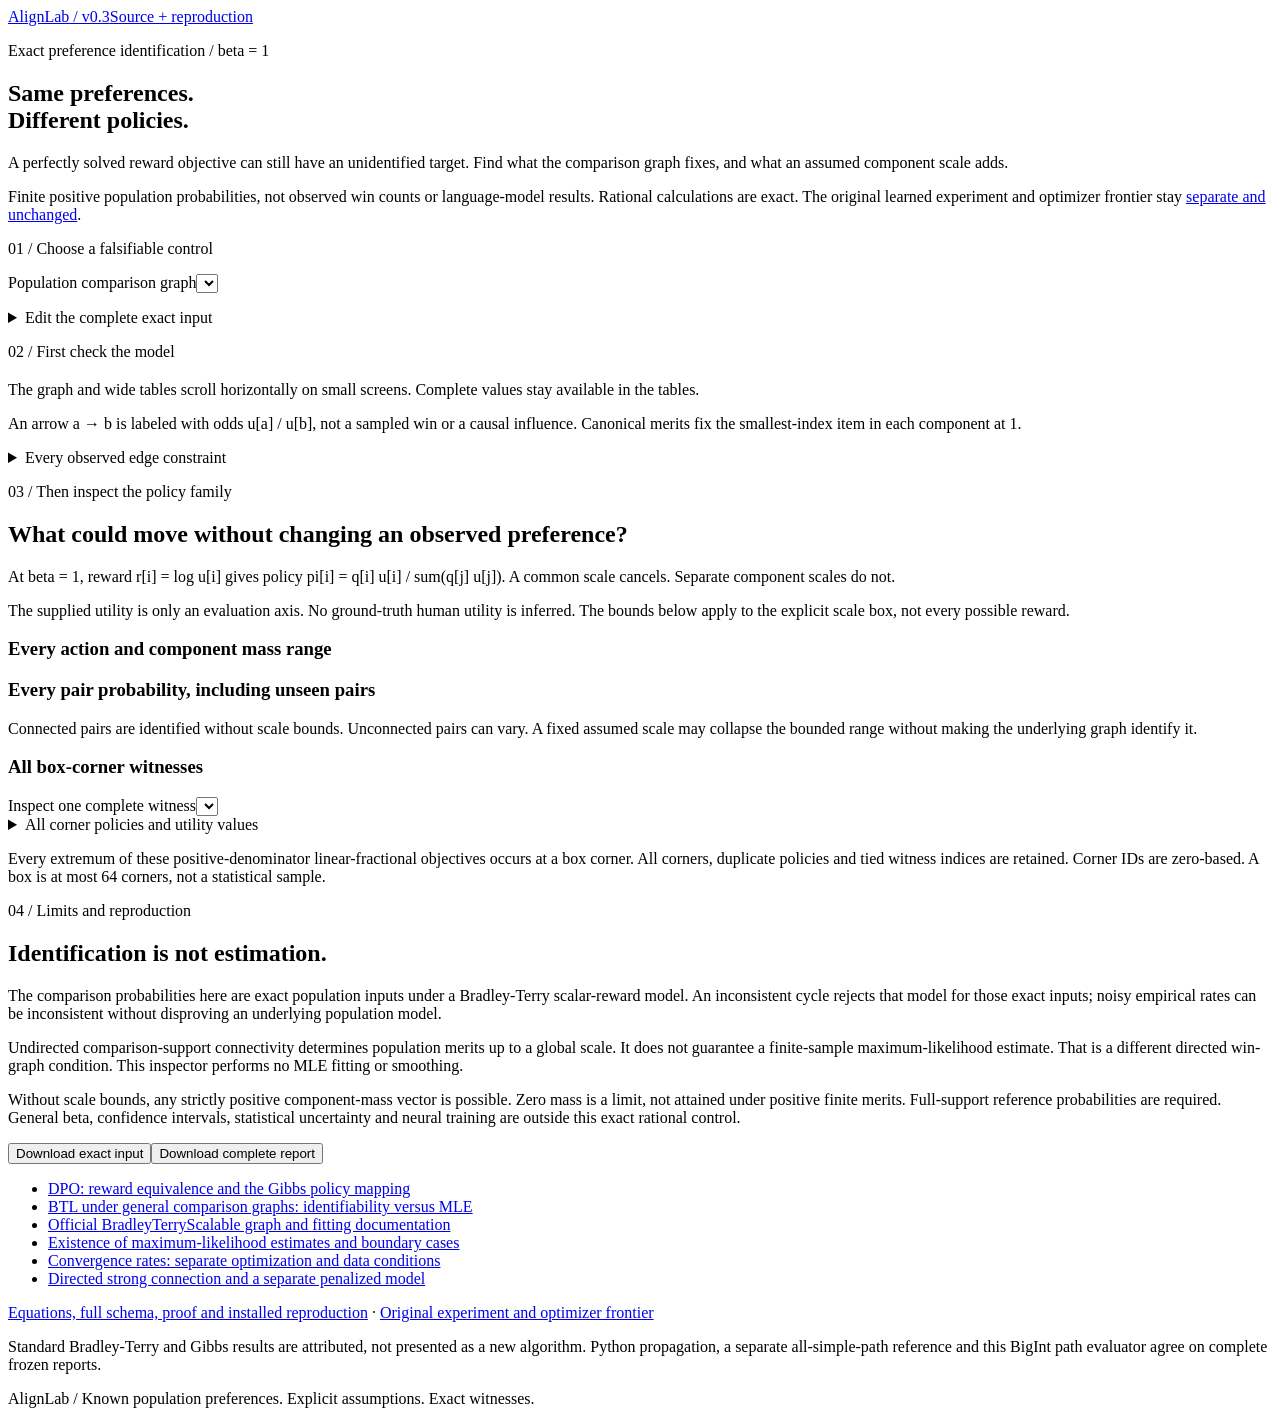
==== docs/identification.html @ d5d1508a "AlignLab: add exact preference-identification evidence in docs/identification.html Exact positive po" ====
<!doctype html>
<html lang="en">
  <head>
    <meta charset="utf-8" />
    <meta name="viewport" content="width=device-width,initial-scale=1" />
    <meta
      name="description"
      content="Exact population preference-graph identification, cycle certificates and bounded Gibbs-policy ambiguity, with an independent BigInt evaluator."
    />
    <title>AlignLab | What did the preferences identify?</title>
    <link rel="stylesheet" href="identification.css" />
    <script defer src="identification-data.js"></script>
    <script defer src="identification-engine.js"></script>
    <script defer src="identification-app.js"></script>
  </head>
  <body>
    <header>
      <a href="index.html">AlignLab / v0.3</a
      ><a href="https://github.com/midya8/alignlab">Source + reproduction</a>
    </header>
    <main>
      <section class="hero">
        <p class="eyebrow">Exact preference identification / beta = 1</p>
        <h1>Same preferences.<br />Different policies.</h1>
        <p class="lead">
          A perfectly solved reward objective can still have an unidentified
          target. Find what the comparison graph fixes, and what an assumed
          component scale adds.
        </p>
        <p class="note">
          Finite positive population probabilities, not observed win counts or
          language-model results. Rational calculations are exact. The original
          learned experiment and optimizer frontier stay
          <a href="index.html">separate and unchanged</a>.
        </p>
      </section>
      <section class="panel">
        <p class="eyebrow">01 / Choose a falsifiable control</p>
        <label
          >Population comparison graph<select id="scenario"></select
        ></label>
        <p id="description"></p>
        <details>
          <summary>Edit the complete exact input</summary>
          <p class="note">
            1 to 6 items. Positive reference probabilities sum exactly to one.
            Edge probabilities lie strictly in (0, 1). Integers or rational
            strings only, no JSON floats. One positive scale-bound pair per
            component, ordered by its smallest item index. Bounds are
            assumptions, not confidence intervals. Items use 1 to 16 ASCII
            letters or digits. Input rationals are limited to 512 bits.
          </p>
          <label
            >Exact input JSON<textarea
              id="custom"
              rows="16"
              spellcheck="false"
            ></textarea></label
          ><button id="apply">Apply exact input</button>
        </details>
        <p id="dirty" role="status"></p>
        <p id="error" role="alert"></p>
      </section>
      <div id="results">
        <section class="panel">
          <p class="eyebrow">02 / First check the model</p>
          <h2 id="answer"></h2>
          <div id="summary" class="metrics"></div>
          <p class="note">
            The graph and wide tables scroll horizontally on small screens.
            Complete values stay available in the tables.
          </p>
          <div id="graph"></div>
          <p class="note">
            An arrow a → b is labeled with odds u[a] / u[b], not a sampled win
            or a causal influence. Canonical merits fix the smallest-index item
            in each component at 1.
          </p>
          <div id="components"></div>
          <details>
            <summary>Every observed edge constraint</summary>
            <div id="edges"></div>
          </details>
          <div id="cycles"></div>
        </section>
        <section class="panel" id="family">
          <p class="eyebrow">03 / Then inspect the policy family</p>
          <h2>What could move without changing an observed preference?</h2>
          <p class="callout">
            At beta = 1, reward r[i] = log u[i] gives policy pi[i] = q[i] u[i] /
            sum(q[j] u[j]). A common scale cancels. Separate component scales do
            not.
          </p>
          <div id="utility" class="metrics"></div>
          <p class="note">
            The supplied utility is only an evaluation axis. No ground-truth
            human utility is inferred. The bounds below apply to the explicit
            scale box, not every possible reward.
          </p>
          <h3>Every action and component mass range</h3>
          <div id="ranges"></div>
          <h3>Every pair probability, including unseen pairs</h3>
          <div id="pairs"></div>
          <p class="note">
            Connected pairs are identified without scale bounds. Unconnected
            pairs can vary. A fixed assumed scale may collapse the bounded range
            without making the underlying graph identify it.
          </p>
          <h3>All box-corner witnesses</h3>
          <label
            >Inspect one complete witness<select id="vertex"></select
          ></label>
          <div id="selected"></div>
          <details>
            <summary id="corners-caption">
              All corner policies and utility values
            </summary>
            <div id="corners"></div>
          </details>
          <p class="note">
            Every extremum of these positive-denominator linear-fractional
            objectives occurs at a box corner. All corners, duplicate policies
            and tied witness indices are retained. Corner IDs are zero-based. A
            box is at most 64 corners, not a statistical sample.
          </p>
        </section>
      </div>
      <section class="panel">
        <p class="eyebrow">04 / Limits and reproduction</p>
        <h2>Identification is not estimation.</h2>
        <p>
          The comparison probabilities here are exact population inputs under a
          Bradley-Terry scalar-reward model. An inconsistent cycle rejects that
          model for those exact inputs; noisy empirical rates can be
          inconsistent without disproving an underlying population model.
        </p>
        <p>
          Undirected comparison-support connectivity determines population
          merits up to a global scale. It does not guarantee a finite-sample
          maximum-likelihood estimate. That is a different directed win-graph
          condition. This inspector performs no MLE fitting or smoothing.
        </p>
        <p>
          Without scale bounds, any strictly positive component-mass vector is
          possible. Zero mass is a limit, not attained under positive finite
          merits. Full-support reference probabilities are required. General
          beta, confidence intervals, statistical uncertainty and neural
          training are outside this exact rational control.
        </p>
        <div class="actions">
          <button id="input-export">Download exact input</button
          ><button id="report-export">Download complete report</button>
        </div>
        <p id="export-status" role="status"></p>
        <ul>
          <li>
            <a href="https://arxiv.org/abs/2305.18290"
              >DPO: reward equivalence and the Gibbs policy mapping</a
            >
          </li>
          <li>
            <a href="https://ar5iv.labs.arxiv.org/html/2110.10825"
              >BTL under general comparison graphs: identifiability versus
              MLE</a
            >
          </li>
          <li>
            <a
              href="https://ellakaye.github.io/BradleyTerryScalable/articles/BradleyTerryScalable.html"
              >Official BradleyTerryScalable graph and fitting documentation</a
            >
          </li>
          <li>
            <a href="https://arxiv.org/abs/math/0412232"
              >Existence of maximum-likelihood estimates and boundary cases</a
            >
          </li>
          <li>
            <a
              href="https://proceedings.mlr.press/v108/vojnovic20a/vojnovic20a.pdf"
              >Convergence rates: separate optimization and data conditions</a
            >
          </li>
          <li>
            <a href="https://arxiv.org/abs/1411.1168"
              >Directed strong connection and a separate penalized model</a
            >
          </li>
        </ul>
        <p>
          <a
            href="https://github.com/midya8/alignlab/blob/main/IDENTIFICATION.md"
            >Equations, full schema, proof and installed reproduction</a
          >
          · <a href="index.html">Original experiment and optimizer frontier</a>
        </p>
        <p class="note">
          Standard Bradley-Terry and Gibbs results are attributed, not presented
          as a new algorithm. Python propagation, a separate all-simple-path
          reference and this BigInt path evaluator agree on complete frozen
          reports.
        </p>
      </section>
    </main>
    <footer>
      AlignLab / Known population preferences. Explicit assumptions. Exact
      witnesses.
    </footer>
  </body>
</html>
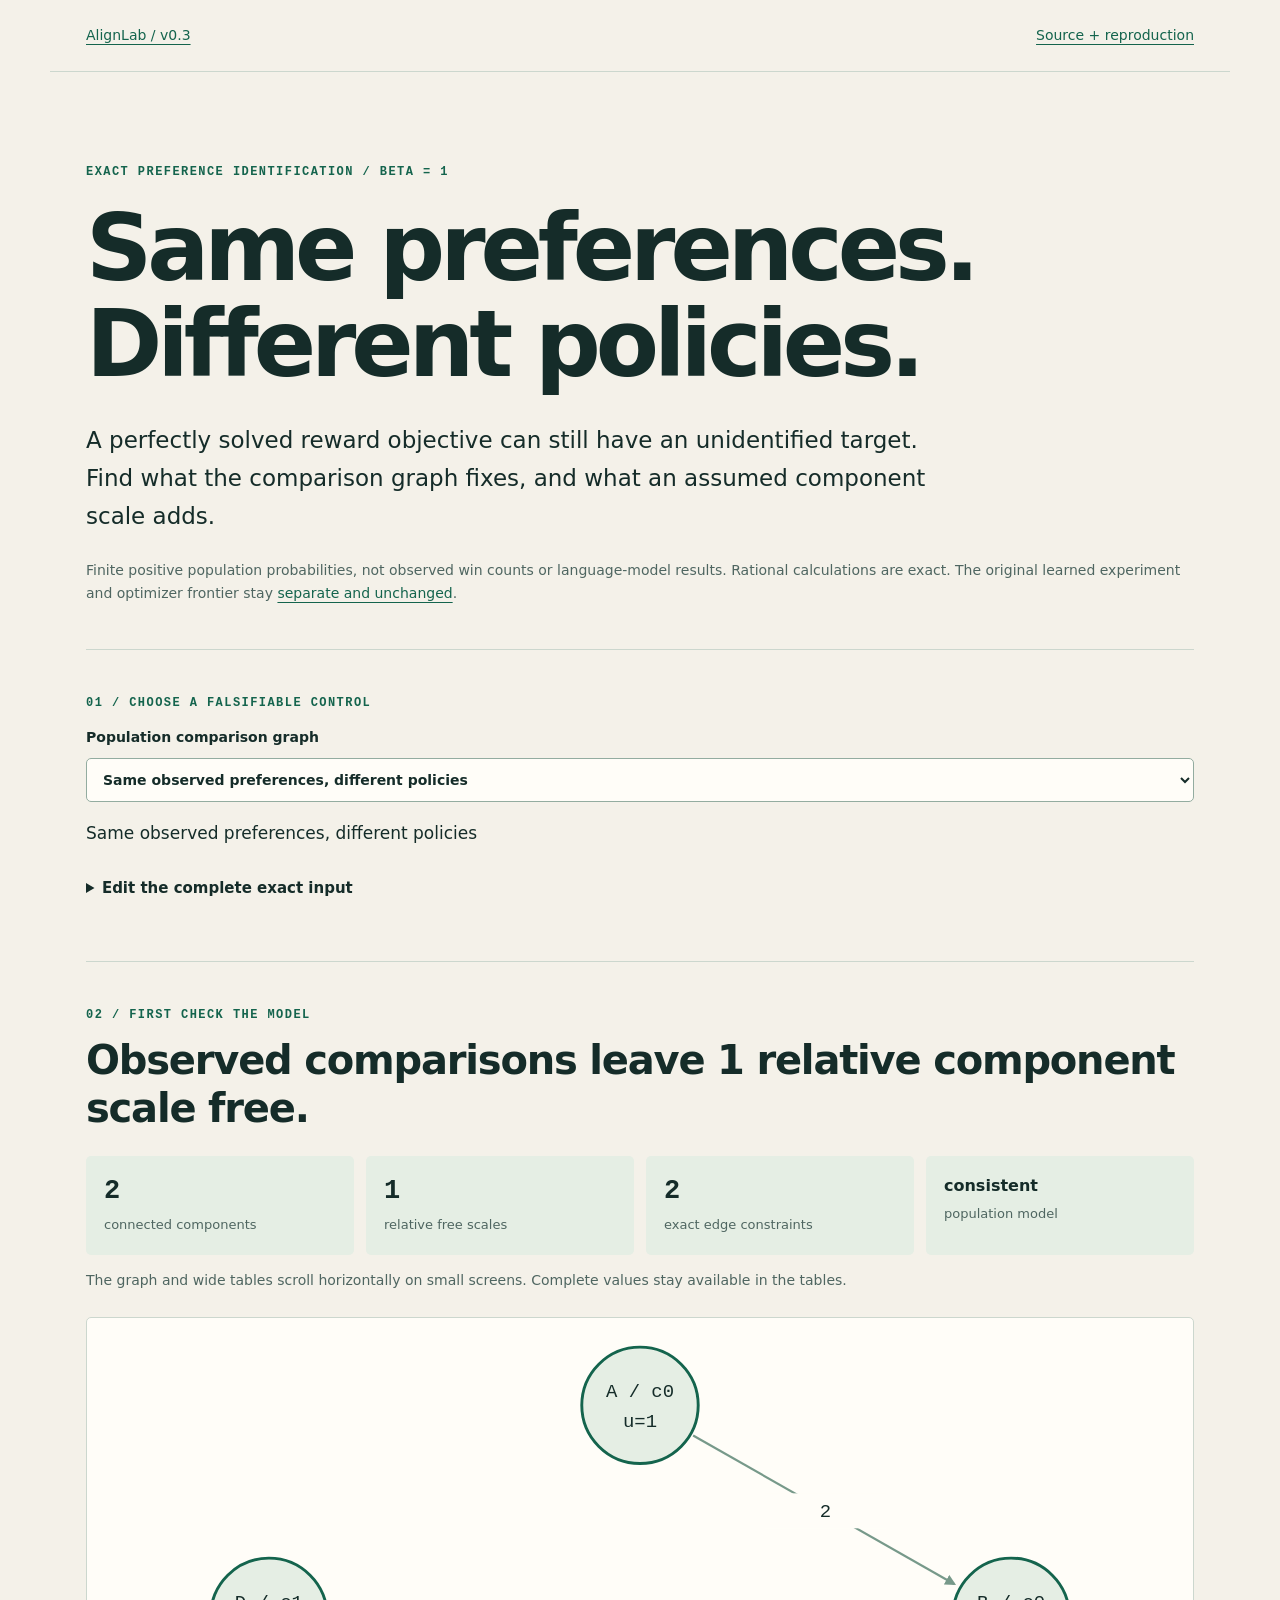
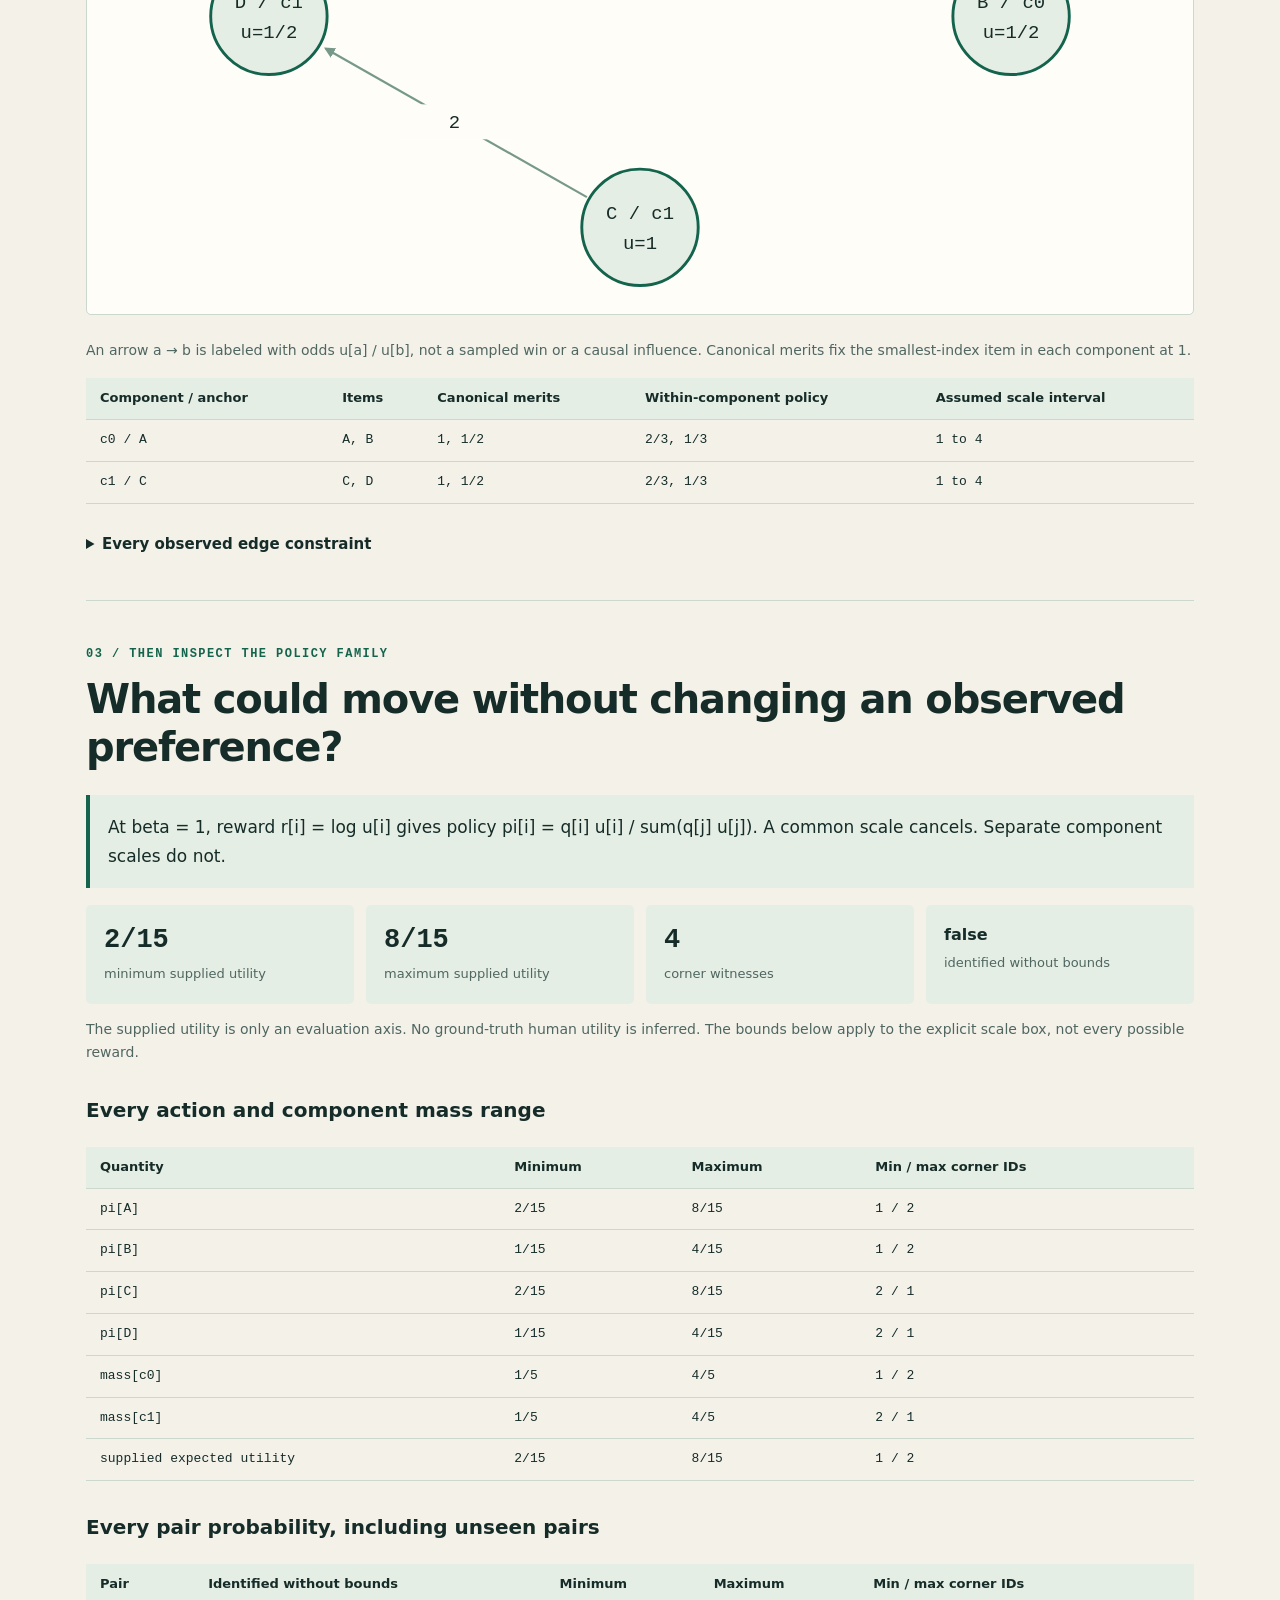
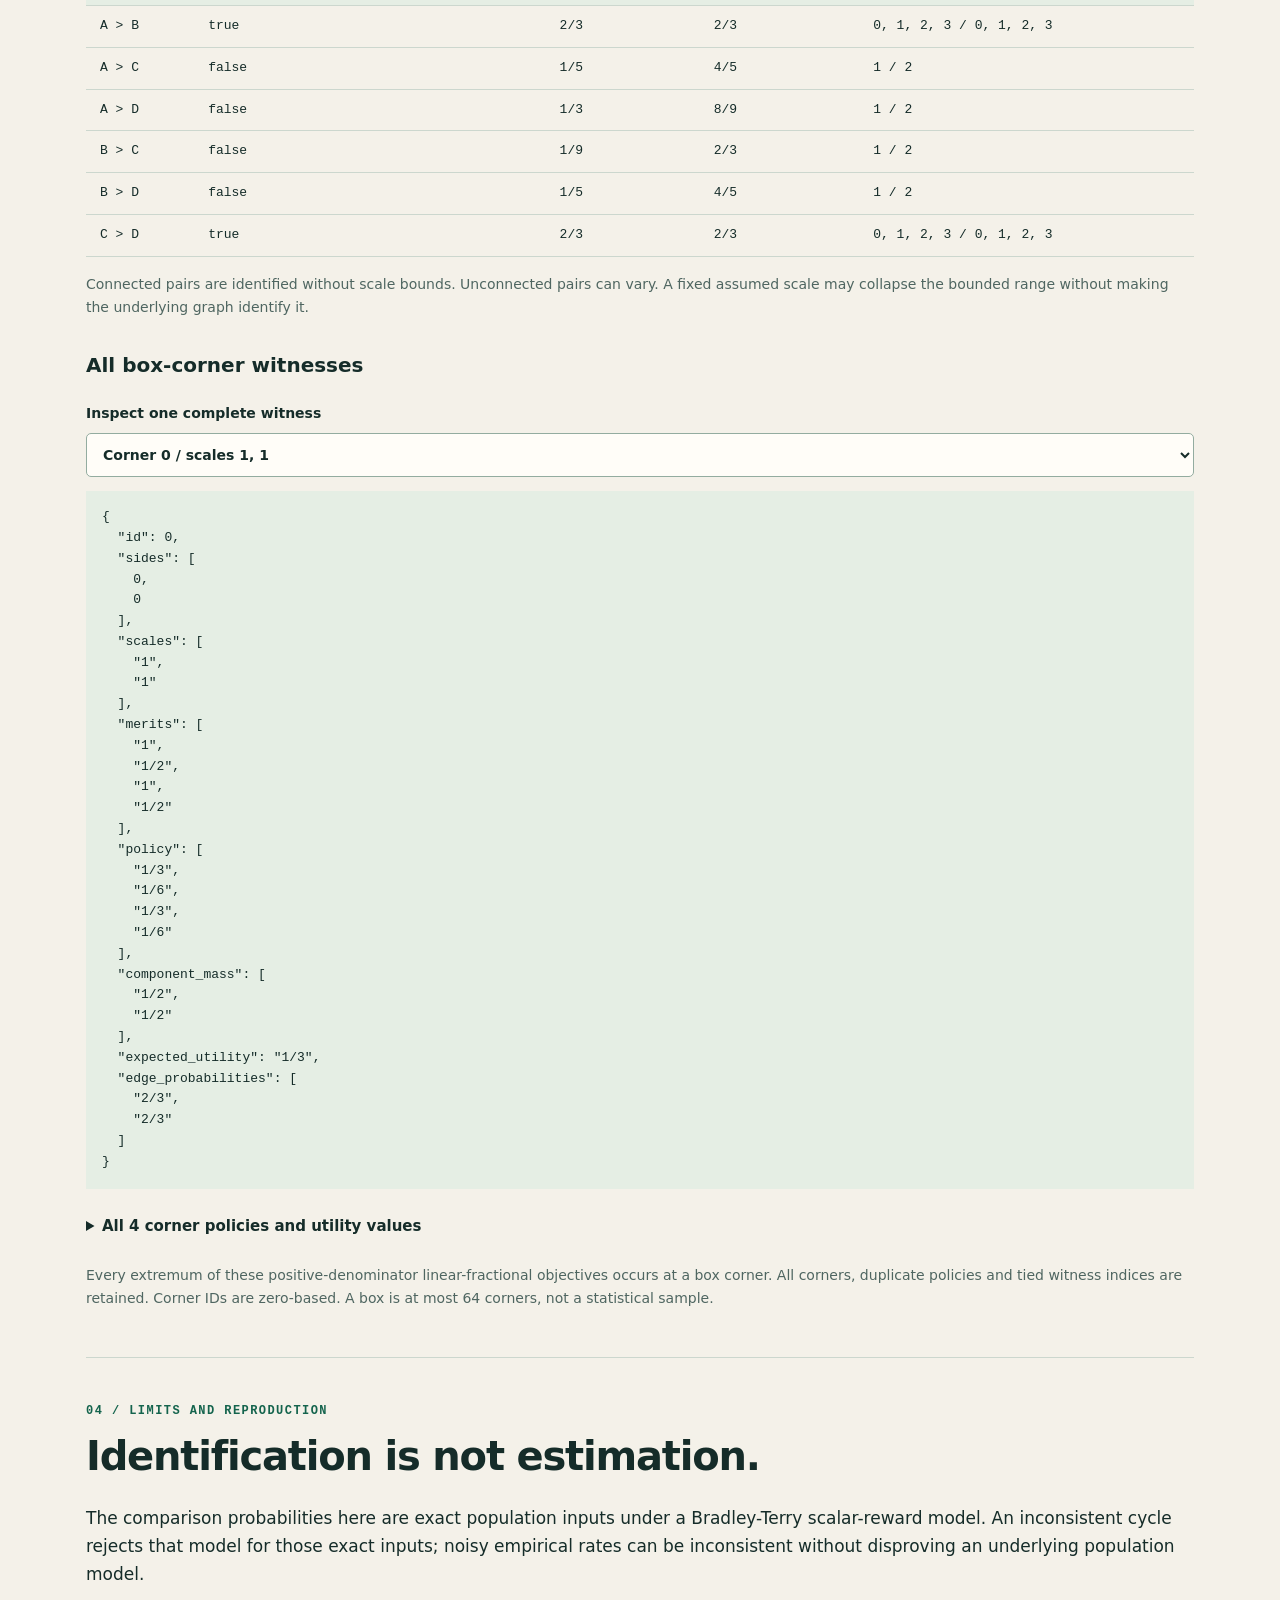
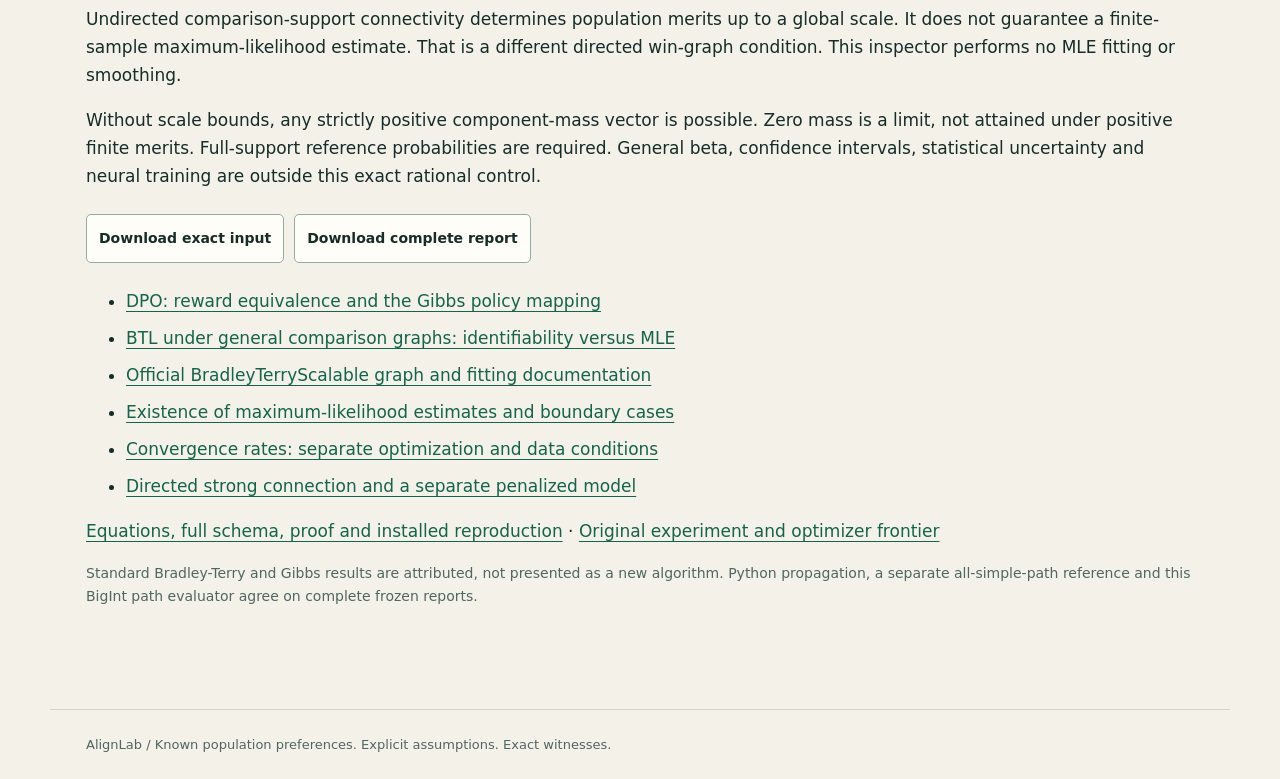
==== commit c53a9d11: "Update project names and links" ====
--- a/docs/identification.html
+++ b/docs/identification.html
@@ -16,7 +16,7 @@
   <body>
     <header>
       <a href="index.html">AlignLab / v0.3</a
-      ><a href="https://github.com/midya8/alignlab">Source + reproduction</a>
+      ><a href="https://github.com/midya8/preference-optimization">Source + reproduction</a>
     </header>
     <main>
       <section class="hero">
@@ -189,7 +189,7 @@
         </ul>
         <p>
           <a
-            href="https://github.com/midya8/alignlab/blob/main/IDENTIFICATION.md"
+            href="https://github.com/midya8/preference-optimization/blob/main/IDENTIFICATION.md"
             >Equations, full schema, proof and installed reproduction</a
           >
           · <a href="index.html">Original experiment and optimizer frontier</a>
--- a/docs/identification.css
+++ b/docs/identification.css
@@ -0,0 +1,285 @@
+:root {
+  --ink: #152c29;
+  --muted: #4f6661;
+  --paper: #f4f1e9;
+  --line: #ccd7ce;
+  --green: #14644d;
+  --light: #e5eee4;
+  --red: #953c30;
+}
+* {
+  box-sizing: border-box;
+}
+body {
+  margin: 0;
+  background: var(--paper);
+  color: var(--ink);
+  font:
+    17px/1.65 system-ui,
+    sans-serif;
+}
+header,
+main,
+footer {
+  max-width: 1180px;
+  margin: auto;
+  padding: 24px 36px;
+}
+header {
+  display: flex;
+  justify-content: space-between;
+  border-bottom: 1px solid var(--line);
+  font-size: 14px;
+}
+a {
+  color: var(--green);
+  text-underline-offset: 4px;
+}
+h1 {
+  font-size: clamp(46px, 7.5vw, 92px);
+  line-height: 1.04;
+  letter-spacing: -0.055em;
+  margin: 20px 0 30px;
+  max-width: 950px;
+}
+h2 {
+  font-size: clamp(28px, 4vw, 40px);
+  line-height: 1.2;
+  letter-spacing: -0.03em;
+  margin: 12px 0 24px;
+}
+h3 {
+  font-size: 20px;
+  margin-top: 30px;
+}
+.hero {
+  padding: 55px 0 30px;
+}
+.lead {
+  font-size: 23px;
+  max-width: 850px;
+}
+.note {
+  font-size: 14px;
+  color: var(--muted);
+}
+.eyebrow {
+  font:
+    700 12px/1.5 ui-monospace,
+    monospace;
+  text-transform: uppercase;
+  letter-spacing: 0.12em;
+  color: var(--green);
+}
+.panel {
+  padding: 32px 0;
+  border-top: 1px solid var(--line);
+}
+label {
+  display: block;
+  font-size: 14px;
+  font-weight: 600;
+  margin: 14px 0;
+}
+select,
+textarea,
+button {
+  font: inherit;
+  border: 1px solid #93aca0;
+  border-radius: 5px;
+  padding: 12px;
+  background: #fffdf8;
+  color: var(--ink);
+}
+select,
+textarea {
+  display: block;
+  width: 100%;
+  margin-top: 8px;
+}
+textarea {
+  font:
+    13px/1.5 ui-monospace,
+    monospace;
+  resize: vertical;
+}
+button {
+  cursor: pointer;
+  font-size: 14px;
+  font-weight: 600;
+}
+button:disabled {
+  opacity: 0.45;
+  cursor: not-allowed;
+}
+button:hover:not(:disabled) {
+  background: var(--light);
+}
+summary {
+  cursor: pointer;
+  font-size: 15px;
+  font-weight: 600;
+  padding: 12px 0;
+}
+.metrics {
+  display: grid;
+  grid-template-columns: repeat(auto-fit, minmax(170px, 1fr));
+  gap: 12px;
+}
+.metric {
+  background: var(--light);
+  padding: 18px;
+  border-radius: 5px;
+  min-width: 0;
+}
+.metric strong {
+  display: block;
+  font:
+    600 27px/1.3 ui-monospace,
+    monospace;
+  overflow-wrap: anywhere;
+}
+.metric span {
+  font-size: 13px;
+  color: var(--muted);
+}
+.callout {
+  background: var(--light);
+  border-left: 4px solid var(--green);
+  padding: 18px;
+}
+.table-wrap {
+  overflow: auto;
+  margin: 16px 0;
+  max-width: 100%;
+}
+table {
+  border-collapse: collapse;
+  width: 100%;
+  font-size: 13px;
+  line-height: 1.6;
+  text-align: left;
+}
+th,
+td {
+  border-bottom: 1px solid var(--line);
+  padding: 10px 14px;
+  vertical-align: top;
+}
+th {
+  background: var(--light);
+}
+td {
+  font-family: ui-monospace, monospace;
+  white-space: nowrap;
+}
+td.wide {
+  white-space: normal;
+  min-width: 180px;
+  max-width: 400px;
+  overflow-wrap: anywhere;
+}
+.actions {
+  display: flex;
+  flex-wrap: wrap;
+  gap: 10px;
+  margin: 24px 0;
+}
+#error,
+.bad {
+  color: var(--red);
+}
+#dirty {
+  color: var(--red);
+  font-size: 14px;
+}
+#graph {
+  margin: 24px 0;
+  background: #fffdf8;
+  border: 1px solid var(--line);
+  border-radius: 5px;
+  overflow: auto;
+}
+#graph svg {
+  width: 100%;
+  height: auto;
+  display: block;
+  min-width: 550px;
+}
+svg text {
+  font:
+    13px ui-monospace,
+    monospace;
+  fill: var(--ink);
+}
+svg .node {
+  fill: var(--light);
+  stroke: var(--green);
+  stroke-width: 2;
+}
+svg .edge {
+  stroke: #77998a;
+  stroke-width: 1.5;
+}
+svg .label-bg {
+  fill: #fffdf8;
+}
+footer {
+  font-size: 13px;
+  color: var(--muted);
+  border-top: 1px solid var(--line);
+  margin-top: 30px;
+}
+li {
+  margin: 9px 0;
+}
+#selected {
+  overflow-wrap: anywhere;
+}
+pre {
+  background: var(--light);
+  padding: 16px;
+  font:
+    13px/1.6 ui-monospace,
+    monospace;
+  overflow: auto;
+}
+section[hidden],
+[hidden] {
+  display: none !important;
+}
+@media (max-width: 600px) {
+  header,
+  main,
+  footer {
+    padding: 18px;
+  }
+  .hero {
+    padding-top: 30px;
+  }
+  .lead {
+    font-size: 20px;
+  }
+  .panel {
+    padding: 25px 0;
+  }
+  .metrics {
+    grid-template-columns: repeat(2, minmax(0, 1fr));
+  }
+  .metric {
+    padding: 13px;
+  }
+  .metric strong {
+    font-size: 22px;
+  }
+  th,
+  td {
+    padding: 8px 10px;
+  }
+}
+
+.metric strong.word {
+  font:
+    600 16px/1.5 system-ui,
+    sans-serif;
+}
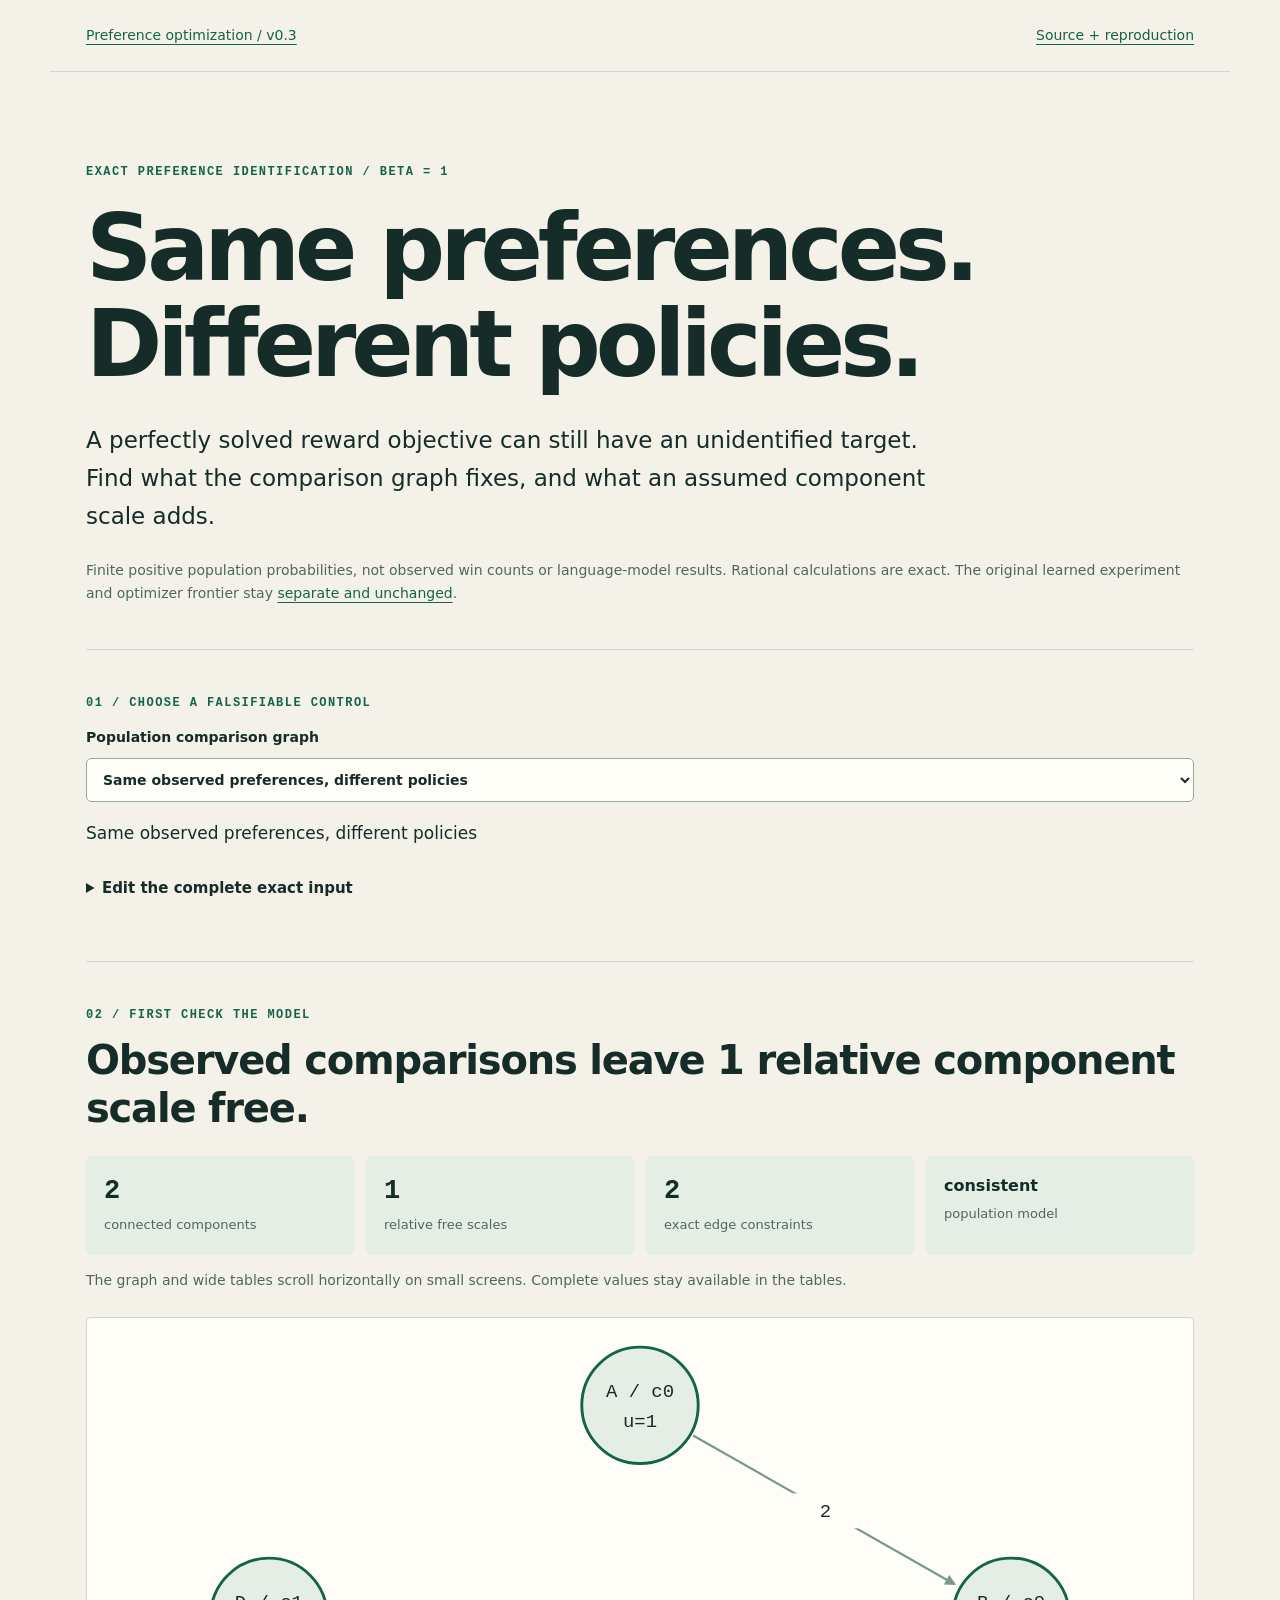
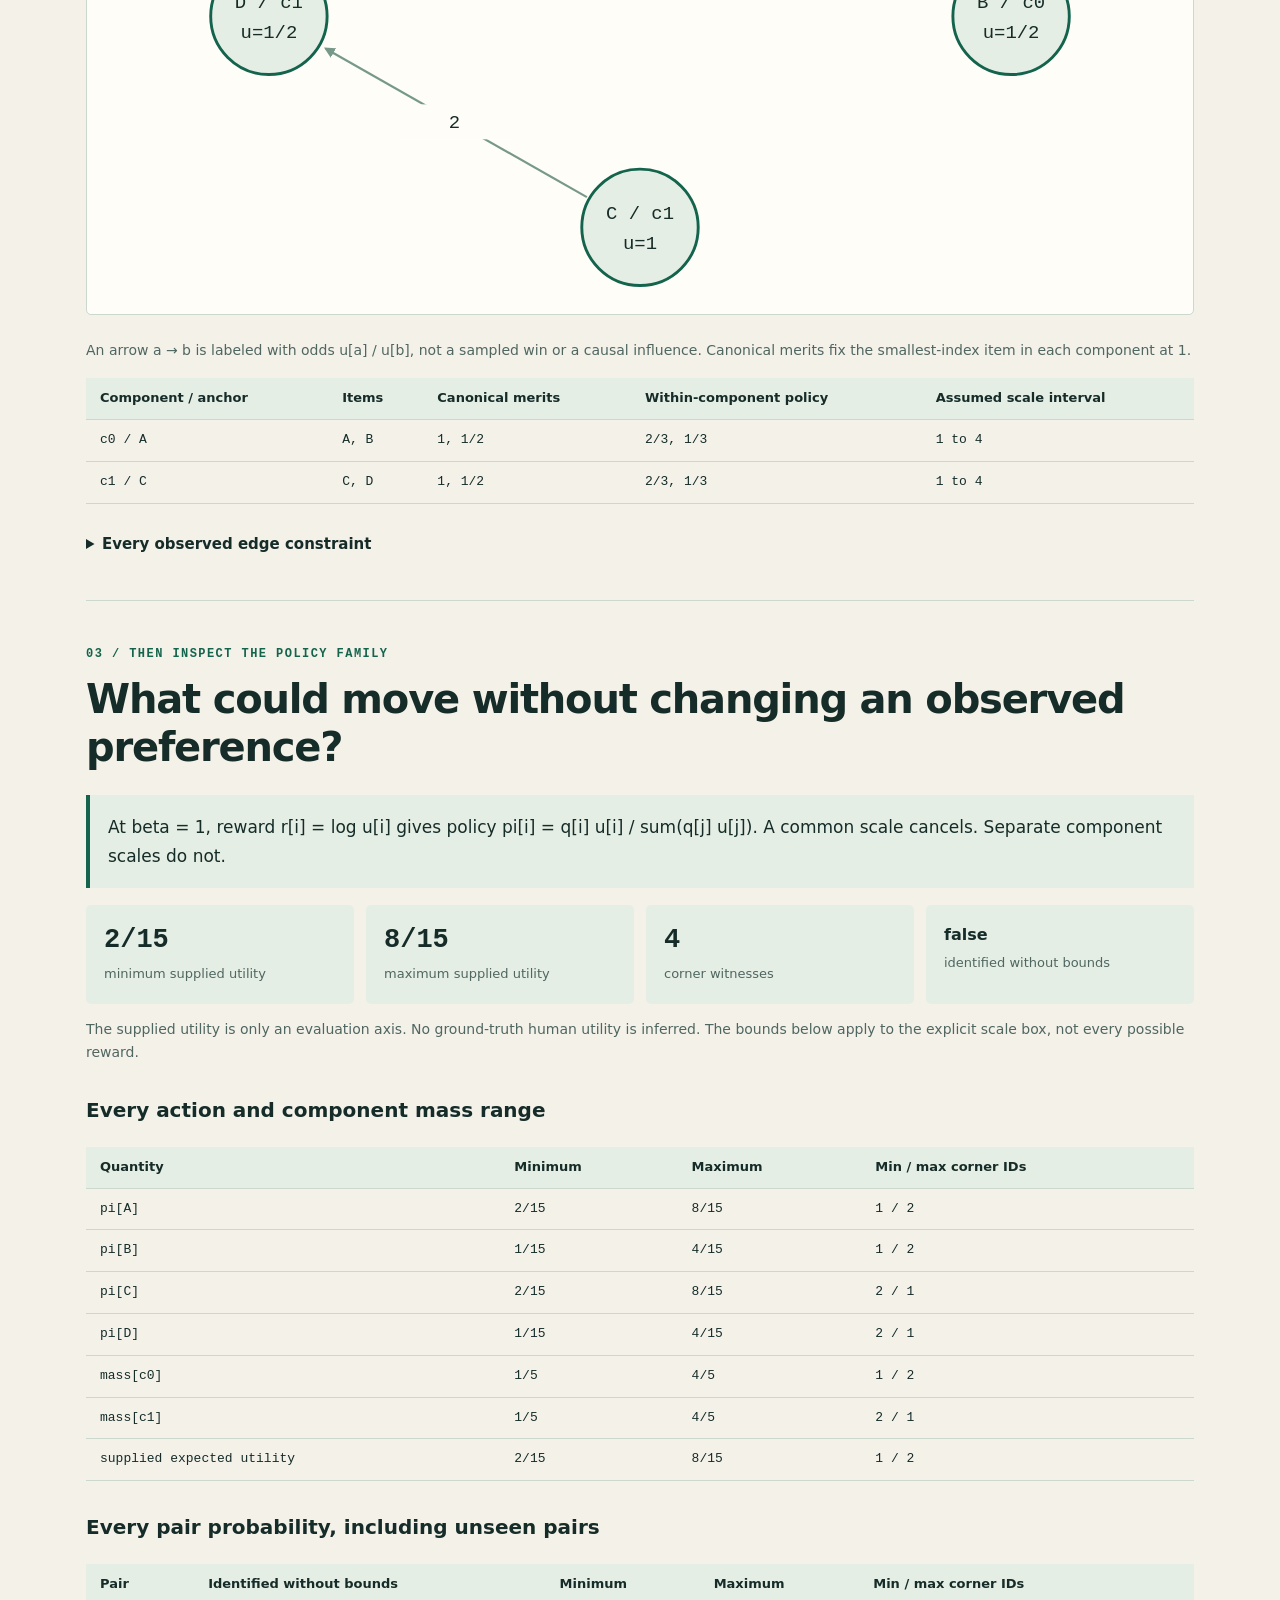
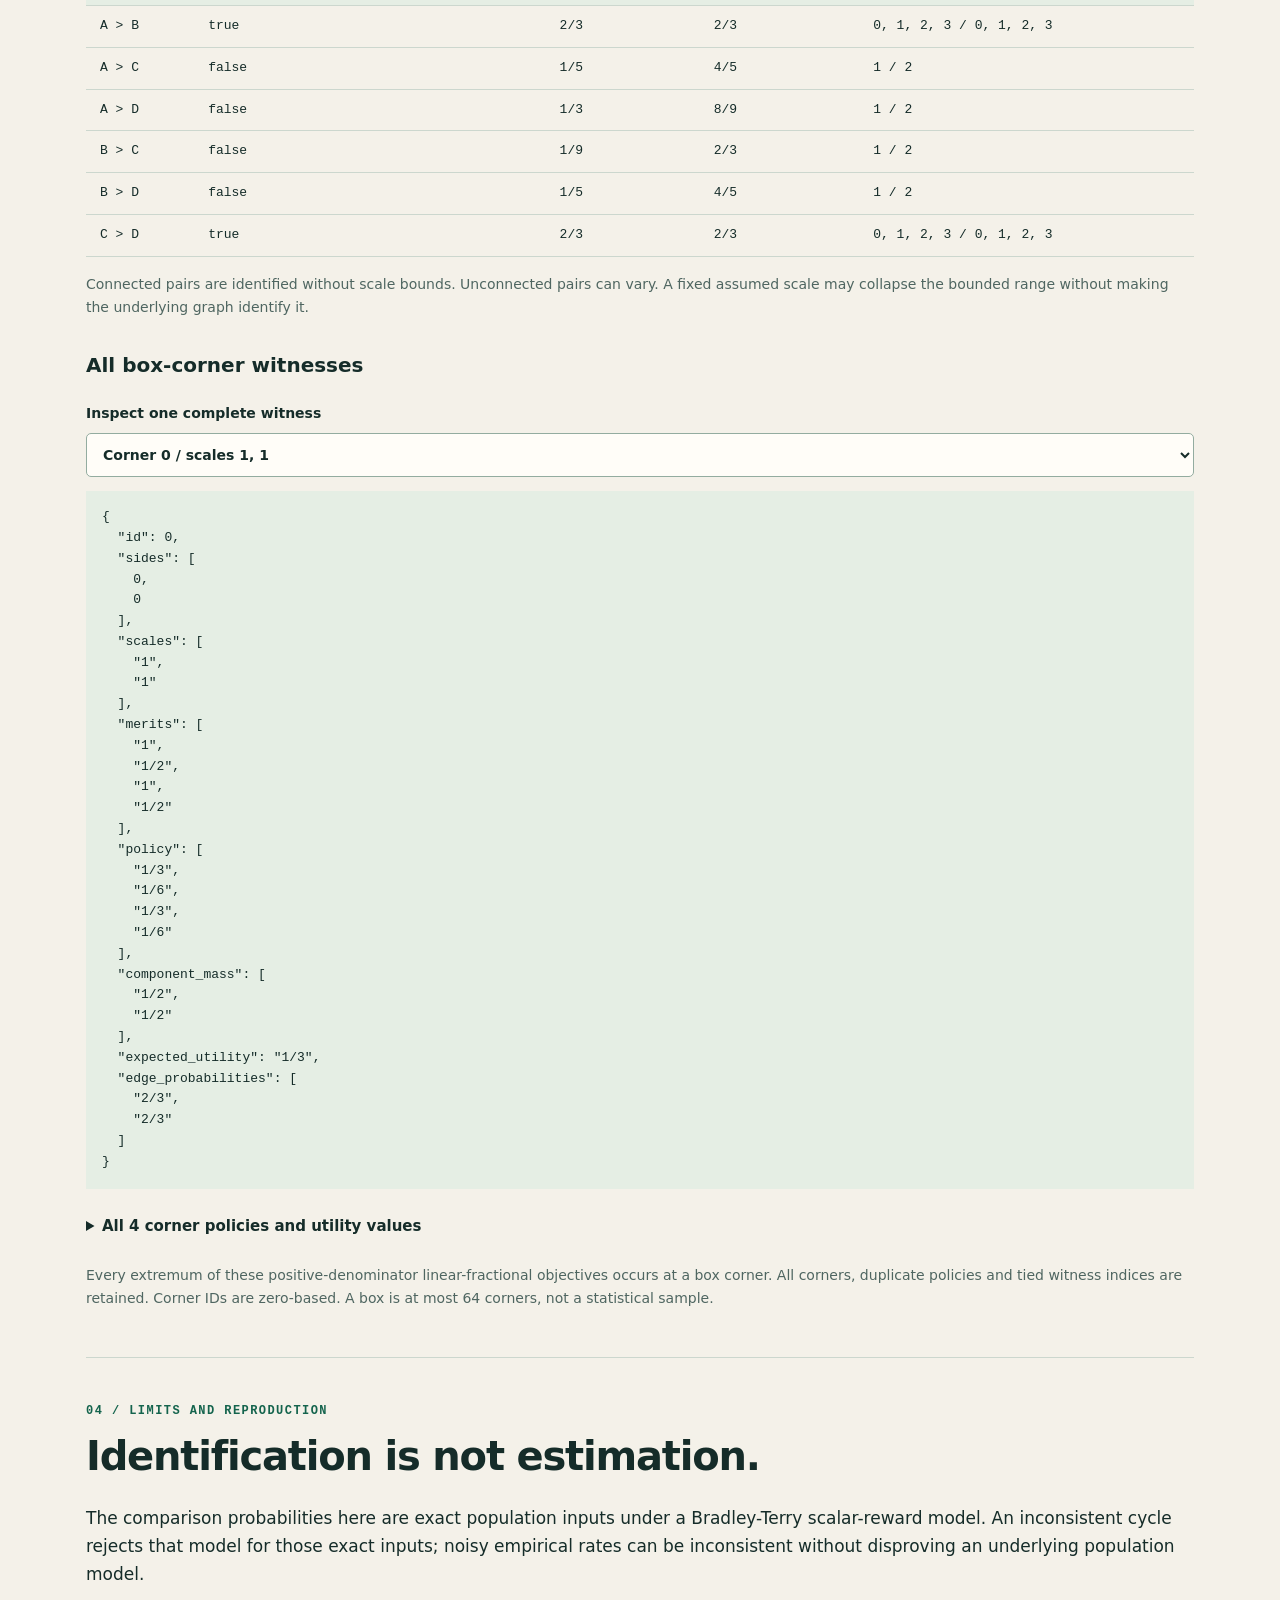
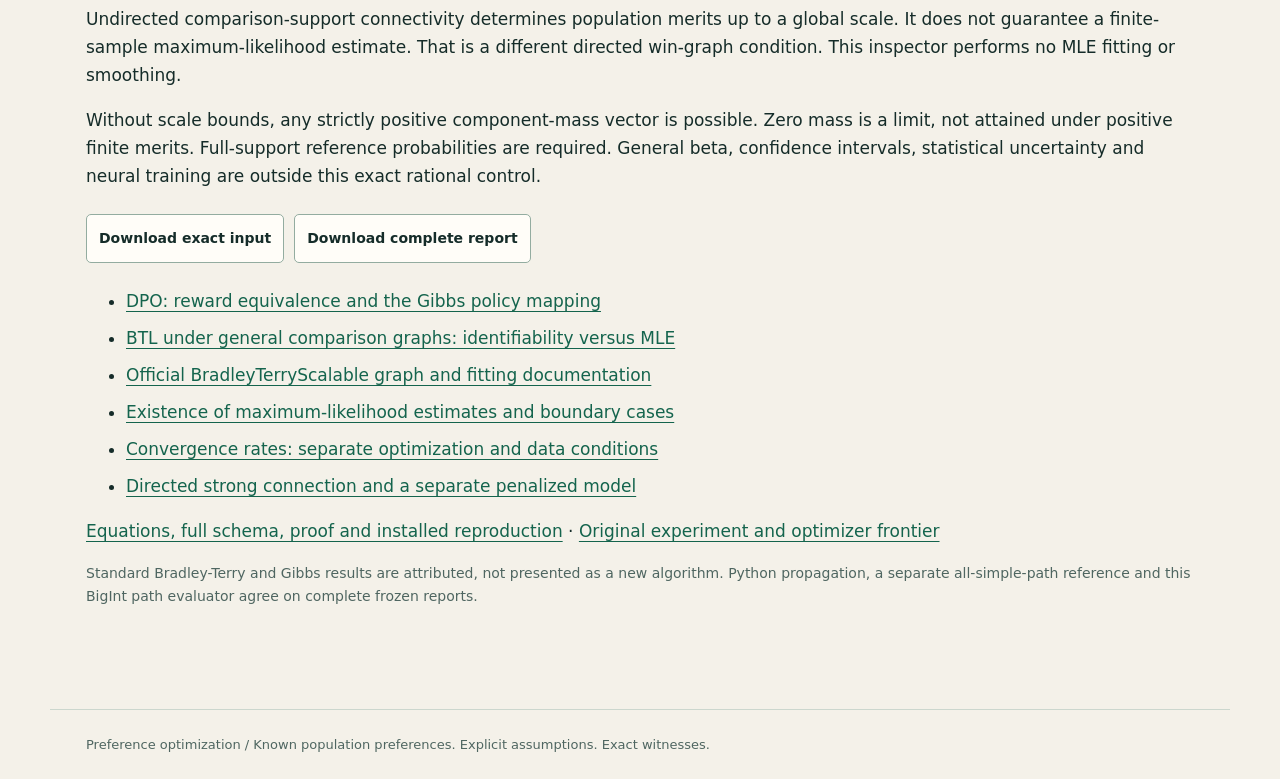
==== commit f3fd0ac1: "Update project names and links" ====
--- a/docs/identification.html
+++ b/docs/identification.html
@@ -7,7 +7,7 @@
       name="description"
       content="Exact population preference-graph identification, cycle certificates and bounded Gibbs-policy ambiguity, with an independent BigInt evaluator."
     />
-    <title>AlignLab | What did the preferences identify?</title>
+    <title>Preference optimization | What did the preferences identify?</title>
     <link rel="stylesheet" href="identification.css" />
     <script defer src="identification-data.js"></script>
     <script defer src="identification-engine.js"></script>
@@ -15,7 +15,7 @@
   </head>
   <body>
     <header>
-      <a href="index.html">AlignLab / v0.3</a
+      <a href="index.html">Preference optimization / v0.3</a
       ><a href="https://github.com/midya8/preference-optimization">Source + reproduction</a>
     </header>
     <main>
@@ -203,7 +203,7 @@
       </section>
     </main>
     <footer>
-      AlignLab / Known population preferences. Explicit assumptions. Exact
+      Preference optimization / Known population preferences. Explicit assumptions. Exact
       witnesses.
     </footer>
   </body>
